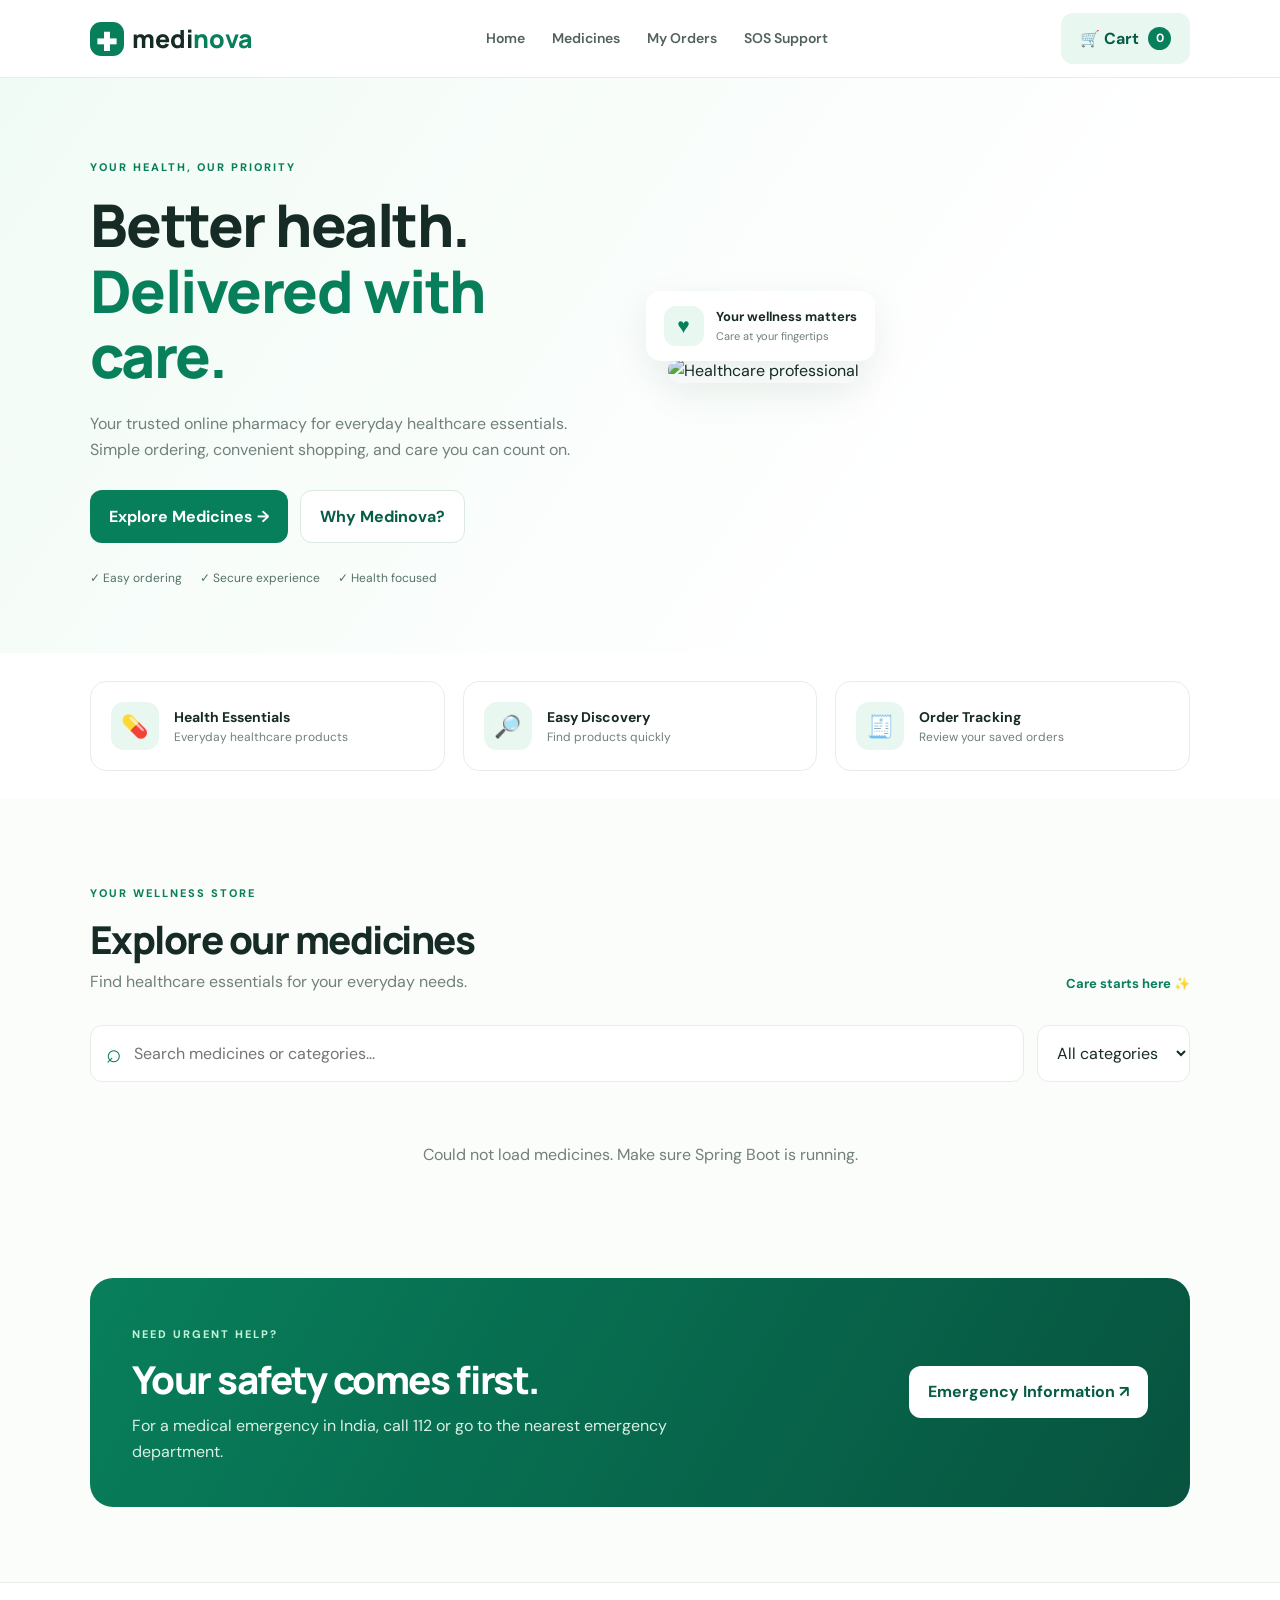
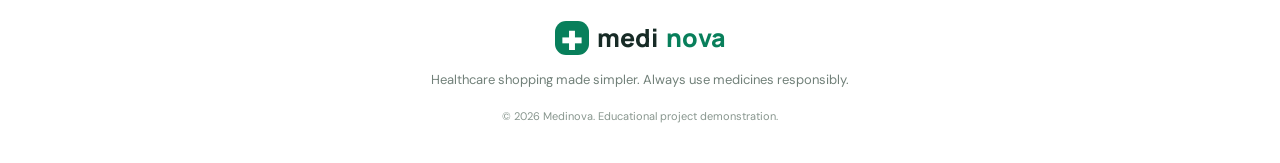
==== backend/src/main/resources/static/index.html @ 7209082e "Initial Medinova project" ====
<!DOCTYPE html>
<html lang="en">
<head>
  <meta charset="UTF-8">
  <meta name="viewport" content="width=device-width, initial-scale=1.0">
  <meta name="theme-color" content="#087f5b">
  <meta name="description" content="Medinova - Your online pharmacy for everyday healthcare essentials.">
  <title>Medinova | Your Health, Our Priority</title>
  <link rel="preconnect" href="https://fonts.googleapis.com">
  <link href="https://fonts.googleapis.com/css2?family=DM+Sans:wght@400;500;600;700&family=Manrope:wght@400;500;600;700;800&display=swap" rel="stylesheet">
  <link rel="stylesheet" href="style.css">
</head>
<body>

<header class="topbar">
  <a href="#" class="brand">
    <span class="brand-icon">✚</span>
    <span>medi<span class="brand-highlight">nova</span></span>
  </a>

  <nav class="navigation">
    <a href="#home">Home</a>
    <a href="#medicines">Medicines</a>
    <button onclick="showOrders()">My Orders</button>
    <a href="#support">SOS Support</a>
  </nav>

  <button class="cart-button" onclick="toggleCart(true)">
    🛒 Cart <span id="cart-count">0</span>
  </button>
</header>

<main>
  <section class="hero" id="home">
    <div class="hero-content">
      <span class="eyebrow">YOUR HEALTH, OUR PRIORITY</span>
      <h1>Better health.<br><span>Delivered with care.</span></h1>
      <p>Your trusted online pharmacy for everyday healthcare essentials. Simple ordering, convenient shopping, and care you can count on.</p>
      <div class="hero-actions">
        <a href="#medicines" class="primary-button">Explore Medicines →</a>
        <a href="#benefits" class="secondary-button">Why Medinova?</a>
      </div>
      <div class="hero-trust">
        <span>✓ Easy ordering</span>
        <span>✓ Secure experience</span>
        <span>✓ Health focused</span>
      </div>
    </div>
    <div class="hero-image">
      <img src="https://images.unsplash.com/photo-1576091160399-112ba8d25d1d?auto=format&fit=crop&w=1000&q=85" alt="Healthcare professional">
      <div class="floating-note">
        <span class="note-icon">♥</span>
        <div><strong>Your wellness matters</strong><small>Care at your fingertips</small></div>
      </div>
    </div>
  </section>

  <section class="benefits" id="benefits">
    <article class="benefit-card">
      <span>💊</span><div><h3>Health Essentials</h3><p>Everyday healthcare products</p></div>
    </article>
    <article class="benefit-card">
      <span>🔎</span><div><h3>Easy Discovery</h3><p>Find products quickly</p></div>
    </article>
    <article class="benefit-card">
      <span>🧾</span><div><h3>Order Tracking</h3><p>Review your saved orders</p></div>
    </article>
  </section>

  <section class="medicine-section" id="medicines">
    <div class="section-heading">
      <div>
        <span class="eyebrow">YOUR WELLNESS STORE</span>
        <h2>Explore our medicines</h2>
        <p>Find healthcare essentials for your everyday needs.</p>
      </div>
      <span class="product-label">Care starts here ✨</span>
    </div>

    <div class="search-row">
      <div class="search-box">
        <span>⌕</span>
        <input id="search-input" type="search" placeholder="Search medicines or categories..." oninput="filterMedicines()">
      </div>
      <select id="category-filter" onchange="filterMedicines()" aria-label="Filter by category">
        <option value="all">All categories</option>
        <option value="pain relief">Pain Relief</option>
        <option value="vitamin">Vitamins</option>
        <option value="first aid">First Aid</option>
        <option value="health">Health</option>
      </select>
    </div>

    <div id="medicine-status" class="status-message">Loading medicines...</div>
    <div id="medicine-grid" class="medicine-grid"></div>
  </section>

  <section class="emergency-section" id="support">
    <div>
      <span class="eyebrow light-eyebrow">NEED URGENT HELP?</span>
      <h2>Your safety comes first.</h2>
      <p>For a medical emergency in India, call 112 or go to the nearest emergency department.</p>
    </div>
    <button class="emergency-button" onclick="showSOS()">Emergency Information ↗</button>
  </section>
</main>

<footer>
  <a href="#" class="brand footer-brand"><span class="brand-icon">✚</span> medi<span class="brand-highlight">nova</span></a>
  <p>Healthcare shopping made simpler. Always use medicines responsibly.</p>
  <small>© 2026 Medinova. Educational project demonstration.</small>
</footer>

<div id="cart-backdrop" class="backdrop" onclick="toggleCart(false)"></div>
<aside id="cart-drawer" class="cart-drawer">
  <div class="drawer-heading">
    <div><span class="eyebrow">YOUR SELECTION</span><h2>Shopping cart</h2></div>
    <button class="close-button" onclick="toggleCart(false)" aria-label="Close cart">✕</button>
  </div>
  <div id="cart-items" class="cart-items"></div>
  <div class="cart-bottom">
    <div class="total-row"><span>Total</span><strong id="cart-total">₹0.00</strong></div>
    <button class="primary-button full-button" onclick="openCheckout()">Proceed to checkout →</button>
  </div>
</aside>

<div id="checkout-modal" class="modal-backdrop" onclick="closeModalOnBackdrop(event, 'checkout-modal')">
  <section class="modal">
    <button class="close-button modal-close" onclick="closeModal('checkout-modal')">✕</button>
    <span class="eyebrow">ALMOST THERE</span>
    <h2>Complete your order</h2>
    <p class="modal-description">Enter your details to place your demo order.</p>
    <form id="checkout-form">
      <label for="customer-name">Full name</label>
      <input id="customer-name" name="customerName" required maxlength="100" placeholder="Your full name">

      <label for="customer-address">Delivery address</label>
      <textarea id="customer-address" name="address" required maxlength="500" placeholder="House number, street, city"></textarea>

      <label for="payment-method">Payment method</label>
      <select id="payment-method" name="paymentMethod" required>
        <option value="COD">Cash on Delivery</option>
        <option value="UPI">UPI (demo only)</option>
        <option value="Card">Card (demo only)</option>
      </select>

      <p class="payment-note">This project does not process real online payments.</p>
      <button class="primary-button full-button" type="submit">Place order</button>
    </form>
  </section>
</div>

<div id="orders-modal" class="modal-backdrop" onclick="closeModalOnBackdrop(event, 'orders-modal')">
  <section class="modal wide-modal">
    <button class="close-button modal-close" onclick="closeModal('orders-modal')">✕</button>
    <span class="eyebrow">YOUR ACTIVITY</span>
    <h2>My orders</h2>
    <div id="orders-list" class="orders-list">Loading orders...</div>
  </section>
</div>

<div id="sos-modal" class="modal-backdrop" onclick="closeModalOnBackdrop(event, 'sos-modal')">
  <section class="modal">
    <button class="close-button modal-close" onclick="closeModal('sos-modal')">✕</button>
    <div class="sos-symbol">+</div>
    <h2>Emergency information</h2>
    <p>If someone may be in immediate danger, call <strong>112 in India</strong> or contact your local emergency service.</p>
    <p>Medinova is a shopping demonstration. This button does not contact emergency services, dispatch an ambulance, or provide medical advice.</p>
    <button class="primary-button full-button" onclick="closeModal('sos-modal')">I understand</button>
  </section>
</div>

<div id="toast" class="toast" role="status"></div>
<script src="app.js"></script>
</body>
</html>
---- backend/src/main/resources/static/style.css ----
:root {
  --green: #087f5b;
  --green-dark: #075c45;
  --green-light: #e8f7f0;
  --ink: #172b26;
  --muted: #718079;
  --border: #e7eee9;
  --white: #ffffff;
  --shadow: 0 12px 36px rgba(19, 69, 49, .08);
}

* {
  box-sizing: border-box;
  margin: 0;
  padding: 0;
}

html { scroll-behavior: smooth; }

body {
  font-family: "DM Sans", sans-serif;
  color: var(--ink);
  background: #fbfdfb;
  line-height: 1.6;
}

button, input, select, textarea { font: inherit; }
button { cursor: pointer; }
a { color: inherit; text-decoration: none; }

.topbar {
  height: 78px;
  padding: 0 7%;
  display: flex;
  align-items: center;
  justify-content: space-between;
  gap: 25px;
  background: rgba(255,255,255,.96);
  border-bottom: 1px solid var(--border);
  position: sticky;
  top: 0;
  z-index: 20;
}

.brand {
  display: inline-flex;
  align-items: center;
  gap: 8px;
  font-family: Manrope, sans-serif;
  font-size: 25px;
  font-weight: 800;
  white-space: nowrap;
}

.brand-icon {
  display: grid;
  place-items: center;
  width: 34px;
  height: 34px;
  border-radius: 11px;
  background: var(--green);
  color: white;
}

.brand-highlight { color: var(--green); }

.navigation {
  display: flex;
  align-items: center;
  gap: 27px;
}

.navigation a, .navigation button {
  background: none;
  border: 0;
  color: #52625a;
  font-size: 14px;
  font-weight: 600;
}

.navigation a:hover, .navigation button:hover { color: var(--green); }

.cart-button, .primary-button, .secondary-button, .emergency-button {
  border: 0;
  border-radius: 12px;
  padding: 13px 19px;
  font-weight: 700;
  display: inline-flex;
  align-items: center;
  justify-content: center;
  gap: 9px;
  transition: .2s ease;
}

.cart-button {
  background: var(--green-light);
  color: var(--green-dark);
}

#cart-count {
  background: var(--green);
  color: white;
  border-radius: 50px;
  min-width: 23px;
  height: 23px;
  display: inline-grid;
  place-items: center;
  font-size: 12px;
}

.primary-button { background: var(--green); color: white; }
.primary-button:hover { background: var(--green-dark); transform: translateY(-1px); }
.secondary-button { border: 1px solid #dce9e0; color: var(--green-dark); background: white; }
.secondary-button:hover { background: var(--green-light); }
.full-button { width: 100%; }

.hero {
  padding: 75px 7% 65px;
  display: grid;
  grid-template-columns: 1fr 1fr;
  align-items: center;
  gap: 55px;
  background: linear-gradient(125deg, #f1fbf5, #fff 75%);
}

.hero-content { max-width: 590px; }

.eyebrow {
  display: inline-block;
  color: var(--green);
  font-size: 11px;
  letter-spacing: 2px;
  font-weight: 800;
  margin-bottom: 15px;
}

.hero h1, .section-heading h2, .emergency-section h2 {
  font-family: Manrope, sans-serif;
  font-weight: 800;
  letter-spacing: -1.5px;
  line-height: 1.12;
}

.hero h1 { font-size: clamp(38px, 4.6vw, 62px); }
.hero h1 span { color: var(--green); }

.hero-content > p {
  margin: 22px 0 27px;
  color: var(--muted);
  max-width: 510px;
  font-size: 16px;
}

.hero-actions { display: flex; flex-wrap: wrap; gap: 12px; }
.hero-trust { display: flex; flex-wrap: wrap; gap: 18px; margin-top: 26px; color: #557166; font-size: 12px; }

.hero-image { position: relative; }
.hero-image > img {
  width: 100%;
  height: 410px;
  object-fit: cover;
  border-radius: 28px;
  box-shadow: var(--shadow);
}

.floating-note {
  position: absolute;
  left: -22px;
  bottom: 22px;
  display: flex;
  align-items: center;
  gap: 12px;
  padding: 15px 18px;
  background: white;
  border-radius: 15px;
  box-shadow: var(--shadow);
}

.note-icon {
  width: 40px;
  height: 40px;
  display: grid;
  place-items: center;
  background: var(--green-light);
  color: var(--green);
  border-radius: 12px;
  font-size: 21px;
}

.floating-note strong, .floating-note small { display: block; }
.floating-note strong { font-size: 13px; }
.floating-note small { color: var(--muted); font-size: 11px; }

.benefits {
  padding: 28px 7%;
  display: grid;
  grid-template-columns: repeat(3, 1fr);
  gap: 18px;
  background: white;
}

.benefit-card {
  display: flex;
  align-items: center;
  gap: 15px;
  padding: 20px;
  border: 1px solid var(--border);
  border-radius: 16px;
}

.benefit-card > span {
  width: 48px;
  height: 48px;
  display: grid;
  place-items: center;
  background: var(--green-light);
  border-radius: 13px;
  font-size: 22px;
}

.benefit-card h3 { font-size: 14px; }
.benefit-card p { color: var(--muted); font-size: 12px; }

.medicine-section { padding: 80px 7%; }

.section-heading {
  display: flex;
  justify-content: space-between;
  align-items: end;
  gap: 20px;
  margin-bottom: 30px;
}

.section-heading h2, .emergency-section h2 { font-size: clamp(29px, 3vw, 39px); }
.section-heading p { color: var(--muted); margin-top: 8px; }
.product-label { color: var(--green); font-size: 13px; font-weight: 700; }

.search-row {
  display: flex;
  gap: 13px;
  margin-bottom: 30px;
}

.search-box {
  flex: 1;
  display: flex;
  align-items: center;
  gap: 12px;
  border: 1px solid var(--border);
  background: white;
  border-radius: 12px;
  padding: 0 15px;
}

.search-box span { font-size: 26px; color: var(--green); }
.search-box input { width: 100%; border: 0; outline: none; padding: 15px 0; background: transparent; }

.search-row select, #checkout-form select {
  border: 1px solid var(--border);
  background: white;
  padding: 0 15px;
  border-radius: 12px;
  color: var(--ink);
}

.medicine-grid {
  display: grid;
  grid-template-columns: repeat(4, minmax(0, 1fr));
  gap: 22px;
}

.medicine-card {
  background: white;
  border: 1px solid var(--border);
  border-radius: 18px;
  overflow: hidden;
  transition: transform .2s, box-shadow .2s;
}

.medicine-card:hover { transform: translateY(-5px); box-shadow: var(--shadow); }

.medicine-image {
  width: 100%;
  height: 175px;
  object-fit: cover;
  background: #edf7f0;
}

.medicine-info { padding: 17px; }
.medicine-category { color: var(--green); text-transform: uppercase; font-size: 10px; font-weight: 800; letter-spacing: 1px; }
.medicine-info h3 { font-size: 16px; margin: 7px 0; }
.medicine-description { color: var(--muted); font-size: 12px; min-height: 38px; }
.medicine-bottom { display: flex; align-items: center; justify-content: space-between; gap: 8px; margin-top: 15px; }
.medicine-price { font-size: 18px; font-weight: 800; }
.add-button { border: 0; background: var(--green-light); color: var(--green-dark); padding: 10px 13px; border-radius: 10px; font-weight: 800; }
.add-button:hover { background: var(--green); color: white; }

.status-message { text-align: center; padding: 30px 10px; color: var(--muted); }
.status-message:empty { display: none; }

.emergency-section {
  margin: 0 7% 75px;
  padding: 42px;
  background: linear-gradient(120deg, #087f5b, #07533f);
  color: white;
  border-radius: 23px;
  display: flex;
  align-items: center;
  justify-content: space-between;
  gap: 25px;
}

.light-eyebrow { color: #c0f4d9; }
.emergency-section p { color: #d9f0e4; margin-top: 12px; max-width: 590px; }
.emergency-button { background: white; color: var(--green-dark); flex-shrink: 0; }
.emergency-button:hover { background: #e8f7f0; }

footer {
  padding: 35px 7%;
  border-top: 1px solid var(--border);
  background: white;
  text-align: center;
}

.footer-brand { justify-content: center; }
footer p { color: var(--muted); font-size: 13px; margin: 12px 0; }
footer small { color: #88968e; font-size: 11px; }

.backdrop {
  position: fixed;
  inset: 0;
  background: rgba(12, 30, 23, .45);
  z-index: 29;
  opacity: 0;
  visibility: hidden;
  transition: .25s;
}

.backdrop.visible { opacity: 1; visibility: visible; }

.cart-drawer {
  position: fixed;
  z-index: 30;
  right: 0;
  top: 0;
  width: min(430px, 100%);
  height: 100%;
  background: white;
  padding: 25px;
  display: flex;
  flex-direction: column;
  transform: translateX(105%);
  transition: transform .25s;
}

.cart-drawer.open { transform: translateX(0); }
.drawer-heading { display: flex; justify-content: space-between; align-items: center; border-bottom: 1px solid var(--border); padding-bottom: 20px; }
.drawer-heading h2, .modal h2 { font-family: Manrope, sans-serif; font-size: 27px; }
.close-button { border: 0; background: #f0f5f1; width: 36px; height: 36px; border-radius: 10px; font-size: 17px; }
.cart-items { flex: 1; overflow-y: auto; padding: 18px 0; }
.empty-cart { color: var(--muted); text-align: center; padding: 50px 10px; }

.cart-item { display: grid; grid-template-columns: 1fr auto; gap: 10px; border-bottom: 1px solid var(--border); padding: 15px 0; }
.cart-item h4 { font-size: 14px; }
.cart-item p { color: var(--muted); font-size: 12px; }
.quantity-controls { display: flex; align-items: center; gap: 10px; margin-top: 9px; }
.quantity-controls button { border: 1px solid var(--border); background: white; border-radius: 7px; width: 27px; height: 27px; }
.cart-item-price { font-weight: 800; }
.cart-bottom { border-top: 1px solid var(--border); padding-top: 20px; }
.total-row { display: flex; justify-content: space-between; font-size: 17px; margin-bottom: 18px; }

.modal-backdrop {
  position: fixed;
  inset: 0;
  z-index: 40;
  background: rgba(12, 30, 23, .55);
  display: none;
  align-items: center;
  justify-content: center;
  padding: 20px;
  overflow-y: auto;
}

.modal-backdrop.visible { display: flex; }

.modal {
  position: relative;
  width: min(480px, 100%);
  max-height: 90vh;
  overflow-y: auto;
  background: white;
  border-radius: 22px;
  padding: 32px;
  box-shadow: var(--shadow);
}

.wide-modal { width: min(700px, 100%); }
.modal-close { position: absolute; right: 20px; top: 20px; }
.modal-description { color: var(--muted); margin: 8px 0 20px; }

#checkout-form { display: grid; gap: 9px; margin-top: 20px; }
#checkout-form label { font-size: 13px; font-weight: 700; }
#checkout-form input, #checkout-form textarea {
  width: 100%;
  padding: 12px;
  border: 1px solid var(--border);
  border-radius: 10px;
  outline-color: var(--green);
  margin-bottom: 7px;
}
#checkout-form textarea { resize: vertical; min-height: 85px; }
#checkout-form select { min-height: 45px; }
.payment-note { font-size: 11px; color: var(--muted); margin: 3px 0 10px; }

.orders-list { margin-top: 20px; }
.order-card { border: 1px solid var(--border); border-radius: 13px; padding: 16px; margin-top: 12px; }
.order-top { display: flex; justify-content: space-between; gap: 12px; }
.order-card p { color: var(--muted); font-size: 13px; margin-top: 5px; overflow-wrap: anywhere; }
.order-status { display: inline-block; padding: 4px 9px; border-radius: 30px; background: var(--green-light); color: var(--green-dark); font-size: 11px; font-weight: 800; }

.sos-symbol { display: grid; place-items: center; width: 50px; height: 50px; border-radius: 14px; background: #fff0ee; color: #d34236; font-size: 30px; margin-bottom: 18px; }
.modal > p { color: var(--muted); margin: 14px 0; }

.toast {
  position: fixed;
  z-index: 60;
  bottom: 25px;
  left: 50%;
  transform: translate(-50%, 20px);
  background: #183c30;
  color: white;
  padding: 13px 20px;
  border-radius: 12px;
  box-shadow: var(--shadow);
  opacity: 0;
  pointer-events: none;
  transition: .25s;
  max-width: 90%;
  text-align: center;
}

.toast.visible { opacity: 1; transform: translate(-50%, 0); }

@media (max-width: 1050px) {
  .topbar { padding: 0 4%; }
  .navigation { gap: 14px; }
  .hero, .benefits, .medicine-section { padding-left: 4%; padding-right: 4%; }
  .medicine-grid { grid-template-columns: repeat(3, minmax(0, 1fr)); }
  .hero { gap: 30px; }
}

@media (max-width: 760px) {
  .topbar { height: auto; min-height: 70px; flex-wrap: wrap; padding: 14px 5%; gap: 14px; }
  .brand { font-size: 22px; }
  .navigation { order: 3; width: 100%; overflow-x: auto; padding: 6px 0; gap: 22px; }
  .navigation a, .navigation button { white-space: nowrap; }
  .hero { grid-template-columns: 1fr; padding-top: 45px; }
  .hero-image > img { height: 300px; }
  .floating-note { left: 10px; }
  .benefits { grid-template-columns: 1fr; }
  .medicine-section { padding-top: 55px; padding-bottom: 55px; }
  .medicine-grid { grid-template-columns: repeat(2, minmax(0, 1fr)); gap: 13px; }
  .medicine-image { height: 140px; }
  .medicine-info { padding: 12px; }
  .section-heading { align-items: start; flex-direction: column; }
  .search-row { flex-direction: column; }
  .search-row select { min-height: 45px; }
  .emergency-section { margin: 0 4% 45px; padding: 27px; flex-direction: column; align-items: start; }
}

@media (max-width: 420px) {
  .medicine-grid { grid-template-columns: 1fr; }
  .medicine-image { height: 200px; }
  .hero-actions > a { width: 100%; }
  .hero-trust { gap: 8px; flex-direction: column; }
  .modal { padding: 26px 20px; }
}

/* Accessibility and interaction improvements */
button:focus-visible,
a:focus-visible,
input:focus-visible,
select:focus-visible,
textarea:focus-visible {
  outline: 3px solid #46b987;
  outline-offset: 3px;
}

button:disabled {
  opacity: 0.65;
  cursor: not-allowed;
}

.cart-button:hover {
  background: #d8f1e5;
}

#medicine-grid {
  scroll-margin-top: 100px;
}

@media (prefers-reduced-motion: reduce) {
  *,
  *::before,
  *::after {
    scroll-behavior: auto !important;
    transition-duration: 0.01ms !important;
    animation-duration: 0.01ms !important;
  }
}
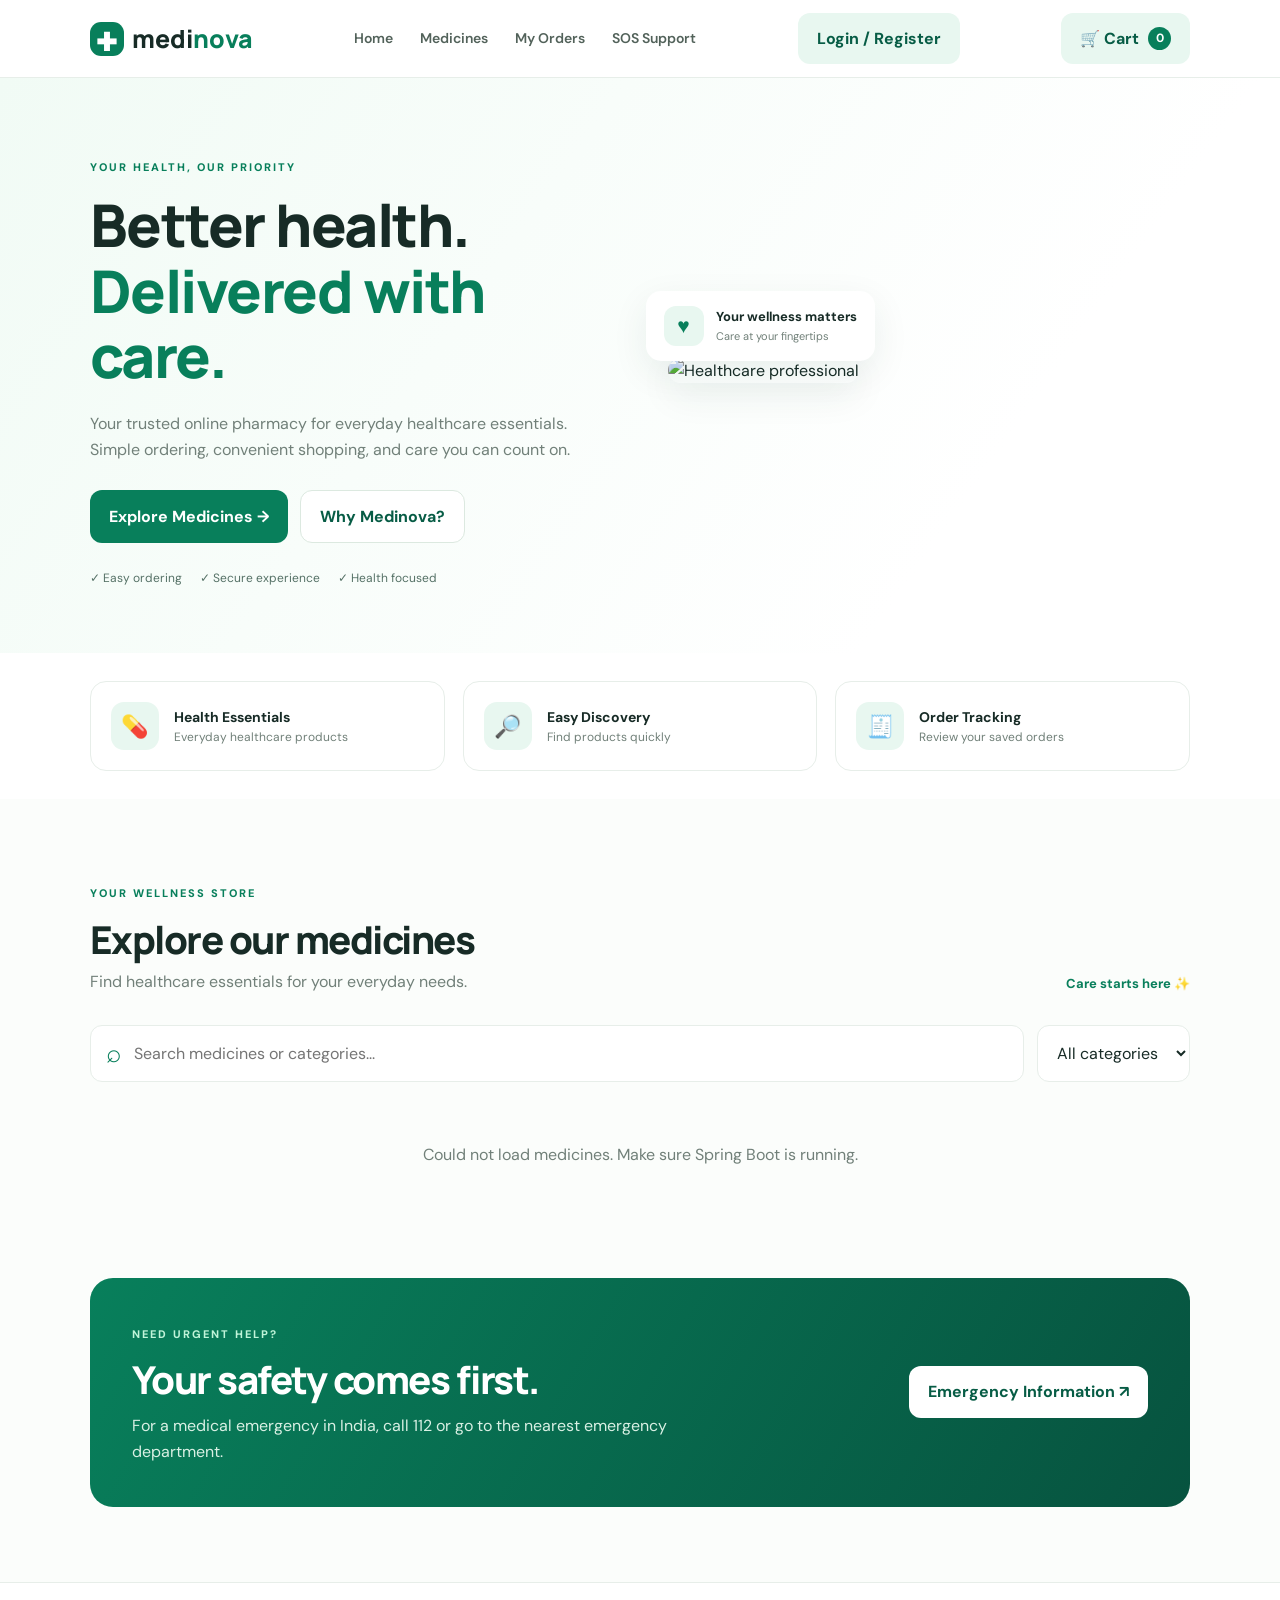
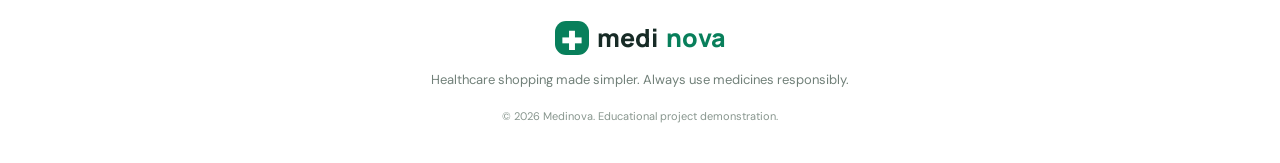
==== commit fc0b433e: "Add secure customer authentication and order isolation" ====
--- a/backend/src/main/resources/static/index.html
+++ b/backend/src/main/resources/static/index.html
@@ -25,7 +25,9 @@
     <button onclick="showOrders()">My Orders</button>
     <a href="#support">SOS Support</a>
   </nav>
-
+  <button class="cart-button" id="account-button" onclick="showAuthModal()">
+    Login / Register
+  </button>
   <button class="cart-button" onclick="toggleCart(true)">
     🛒 Cart <span id="cart-count">0</span>
   </button>
@@ -171,6 +173,64 @@
   </section>
 </div>
 
+<div id="auth-modal" class="modal-backdrop" onclick="closeModalOnBackdrop(event, 'auth-modal')">
+  <section class="modal">
+    <button class="close-button modal-close" onclick="closeModal('auth-modal')" aria-label="Close">×</button>
+
+    <span class="eyebrow">YOUR MEDINOVA ACCOUNT</span>
+    <h2 id="auth-title">Login</h2>
+    <p class="modal-description" id="auth-description">Sign in to continue.</p>
+  <form id="auth-form">
+  <div class="auth-field" id="auth-name-field" hidden>
+    <label for="auth-name">Full name</label>
+    <input
+      id="auth-name"
+      name="fullName"
+      type="text"
+      maxlength="100"
+      autocomplete="name"
+    >
+  </div>
+
+  <div class="auth-field">
+    <label for="auth-email">Email</label>
+    <input
+      id="auth-email"
+      name="email"
+      type="email"
+      required
+      maxlength="254"
+      autocomplete="email"
+    >
+  </div>
+
+  <div class="auth-field">
+    <label for="auth-password">Password</label>
+    <input
+      id="auth-password"
+      name="password"
+      type="password"
+      required
+      minlength="8"
+      maxlength="72"
+      autocomplete="current-password"
+    >
+  </div>
+
+  <button
+    class="primary-button full-button"
+    id="auth-submit"
+    type="submit"
+  >Login</button>
+</form>
+
+    <p id="auth-switch-text">Don't have an account?</p>
+    <button class="secondary-button full-button" id="auth-switch" type="button" onclick="toggleAuthMode()">Register instead</button>
+    <button class="secondary-button full-button" id="auth-logout" type="button" onclick="logout()" hidden>Logout</button>
+  </section>
+</div>
+
+
 <div id="toast" class="toast" role="status"></div>
 <script src="app.js"></script>
 </body>
--- a/backend/src/main/resources/static/style.css
+++ b/backend/src/main/resources/static/style.css
@@ -509,3 +509,210 @@
     animation-duration: 0.01ms !important;
   }
 }
+/* Login and registration form styling */
+#auth-form {
+  display: flex;
+  flex-direction: column;
+  gap: 8px;
+  margin-top: 20px;
+}
+
+#auth-form label {
+  display: block;
+  font-size: 13px;
+  font-weight: 700;
+  margin-top: 6px;
+}
+
+#auth-form input {
+  display: block;
+  width: 100%;
+  box-sizing: border-box;
+  padding: 12px;
+  border: 1px solid var(--border);
+  border-radius: 10px;
+  background: white;
+  color: #183c30;
+  margin: 0;
+}
+
+#auth-name-field {
+  display: flex;
+  flex-direction: column;
+  gap: 8px;
+}
+
+#auth-name-field[hidden] {
+  display: none;
+}
+
+#auth-form button {
+  width: 100%;
+  box-sizing: border-box;
+  margin-top: 10px;
+}
+
+#auth-switch-text {
+  margin: 16px 0 8px;
+  text-align: center;
+  color: var(--muted);
+}
+
+#auth-modal .modal {
+  box-sizing: border-box;
+}
+
+#auth-modal .full-button {
+  display: block;
+  width: 100%;
+  box-sizing: border-box;
+}
+/* Fix login form field alignment */
+#auth-form {
+  display: flex;
+  flex-direction: column;
+  gap: 12px;
+  width: 100%;
+}
+
+#auth-form .auth-field {
+  display: flex;
+  flex-direction: column;
+  gap: 6px;
+  width: 100%;
+}
+
+#auth-form .auth-field[hidden] {
+  display: none;
+}
+
+#auth-form label {
+  display: block;
+  margin: 0;
+  font-size: 14px;
+  font-weight: 700;
+}
+
+#auth-form input {
+  display: block;
+  width: 100%;
+  height: 46px;
+  box-sizing: border-box;
+  padding: 12px;
+  margin: 0;
+  border: 1px solid var(--border);
+  border-radius: 10px;
+  background: #fff;
+  color: #183c30;
+}
+
+#auth-form #auth-submit {
+  width: 100%;
+  margin-top: 6px;
+  box-sizing: border-box;
+}
+
+#auth-modal #auth-logout[hidden] {
+  display: none;
+}
+#auth-form .auth-field input {
+  width: 100% !important;
+  max-width: 100%;
+  box-sizing: border-box;
+  display: block;
+}
+
+#auth-modal .modal {
+  width: min(480px, 100%);
+  box-sizing: border-box;
+}
+
+#auth-modal #auth-logout[hidden] {
+  display: none !important;
+}
+/* Final Medinova login form layout override */
+#auth-modal #auth-form .auth-field {
+  display: block !important;
+  width: 100% !important;
+}
+
+#auth-modal #auth-form .auth-field label {
+  display: block !important;
+  width: 100% !important;
+  margin-bottom: 6px !important;
+}
+
+#auth-modal #auth-form .auth-field input {
+  display: block !important;
+  width: 100% !important;
+  max-width: none !important;
+  height: 46px !important;
+  margin: 0 !important;
+  box-sizing: border-box !important;
+}
+
+#auth-modal #auth-logout[hidden] {
+  display: none !important;
+}
+
+/* Medinova authentication modal */
+#auth-modal .modal {
+  width: min(480px, calc(100vw - 40px));
+  box-sizing: border-box;
+}
+
+#auth-modal #auth-form {
+  display: flex !important;
+  flex-direction: column !important;
+  align-items: stretch !important;
+  gap: 12px !important;
+  width: 100% !important;
+  margin-top: 20px;
+}
+
+#auth-modal #auth-form .auth-field {
+  display: flex !important;
+  flex-direction: column !important;
+  align-items: stretch !important;
+  gap: 6px !important;
+  width: 100% !important;
+  min-width: 0 !important;
+}
+
+#auth-modal #auth-form .auth-field[hidden] {
+  display: none !important;
+}
+
+#auth-modal #auth-form .auth-field label {
+  display: block !important;
+  width: 100% !important;
+  margin: 0 !important;
+  font-size: 14px;
+  font-weight: 700;
+}
+
+#auth-modal #auth-form .auth-field input {
+  display: block !important;
+  width: 100% !important;
+  max-width: 100% !important;
+  min-width: 0 !important;
+  height: 46px;
+  margin: 0 !important;
+  padding: 12px;
+  box-sizing: border-box !important;
+  border: 1px solid var(--border);
+  border-radius: 10px;
+  background: white;
+  color: var(--ink);
+}
+
+#auth-modal #auth-form #auth-submit {
+  display: flex !important;
+  width: 100% !important;
+  margin-top: 6px;
+  box-sizing: border-box;
+}
+
+#auth-modal #auth-logout[hidden] {
+  display: none !important;
+}
